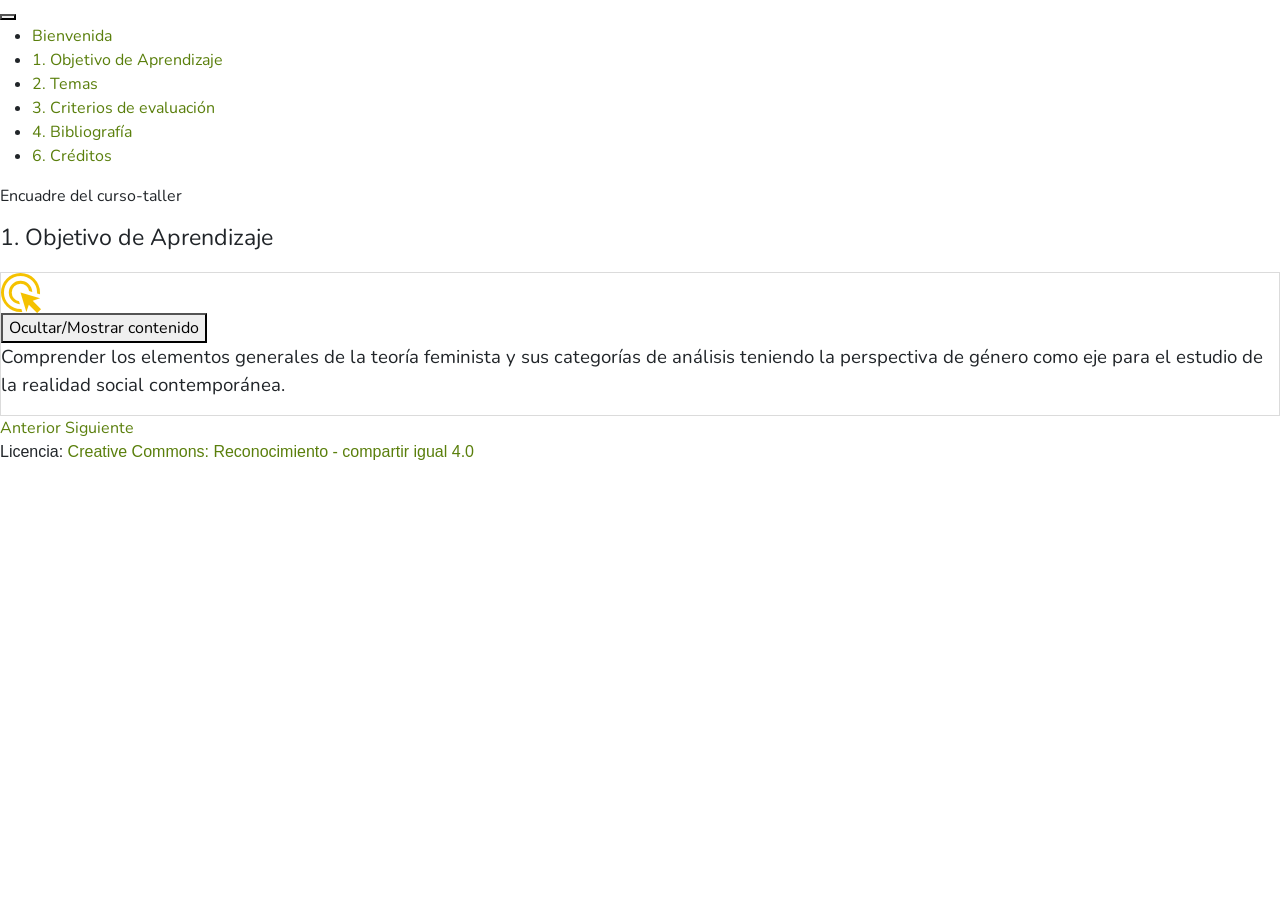
==== html/1-objetivo-de-aprendizaje.html @ 7c775c4e "Add files via upload" ====
<!DOCTYPE html>
<html lang="es" id="exe-page-mp4ooho8-tt08qt6zh">
<head>
<meta charset="utf-8">
<meta name="generator" content="eXeLearning v4.0.5">
<meta name="viewport" content="width=device-width, initial-scale=1">
<link rel="license" type="text/html" href="https://creativecommons.org/licenses/by-sa/4.0/">
<title>1. Objetivo de Aprendizaje | Encuadre del curso-taller</title>
<link rel="icon" type="image/x-icon" href="../libs/favicon.ico">
<meta name="description" content="Información General">
<script>document.querySelector("html").classList.add("js");</script><script src="../libs/jquery/jquery.min.js"> </script><script src="../libs/common_i18n.js"> </script><script src="../libs/common.js"> </script><script src="../libs/exe_export.js"> </script><script src="../libs/bootstrap/bootstrap.bundle.min.js"> </script><link rel="stylesheet" href="../libs/bootstrap/bootstrap.min.css">
<script src="../idevices/text/text.js"></script><link rel="stylesheet" href="../idevices/text/text.css">
<link rel="stylesheet" href="../content/css/base.css"><script src="../theme/style.js"> </script><link rel="stylesheet" href="../theme/style.css">
<style>
/* Global Font: Nunito */
@font-face {
    font-family: 'Nunito';
    font-style: normal;
    font-weight: 400;
    font-display: swap;
    src: url('../fonts/global/nunito/Nunito-Regular.woff2') format('woff2');
}
@font-face {
    font-family: 'Nunito';
    font-style: italic;
    font-weight: 400;
    font-display: swap;
    src: url('../fonts/global/nunito/Nunito-Italic.woff2') format('woff2');
}
@font-face {
    font-family: 'Nunito';
    font-style: normal;
    font-weight: 700;
    font-display: swap;
    src: url('../fonts/global/nunito/Nunito-Bold.woff2') format('woff2');
}
@font-face {
    font-family: 'Nunito';
    font-style: italic;
    font-weight: 700;
    font-display: swap;
    src: url('../fonts/global/nunito/Nunito-BoldItalic.woff2') format('woff2');
}

body, main, article, .exe-content, .iDevice_wrapper, .idevice-content {
    font-family: 'Nunito', sans-serif !important;
}

#packageLicense,
#packageLicense * {
    font-family: var(--exe-license-font, Arial, Verdana, Helvetica, sans-serif) !important;
}


</style>
</head>
<body class="exe-export exe-web-site exe-global-font-nunito">
<script>document.body.className+=" js"</script>
<div class="exe-content exe-export pre-js siteNav-hidden"><a href="#page-mp4ooho8-tt08qt6zh" id="skipNav">Skip to content</a> <nav id="siteNav">
<ul>
<li> <a href="../index.html" class="main-node no-ch">Bienvenida</a>
</li>
<li class="active"> <a href="../html/1-objetivo-de-aprendizaje.html" class="active no-ch">1. Objetivo de Aprendizaje</a>
</li>
<li> <a href="../html/2-temas.html" class="no-ch">2. Temas</a>
</li>
<li> <a href="../html/3-criterios-de-evaluacion.html" class="no-ch">3. Criterios de evaluación</a>
</li>
<li> <a href="../html/4-bibliografia.html" class="no-ch">4. Bibliografía</a>
</li>
<li> <a href="../html/6-creditos.html" class="no-ch">6. Créditos</a>
</li>
</ul>
</nav><main id="page-mp4ooho8-tt08qt6zh" class="page"> 
<header class="main-header">
<div class="package-header"><p class="package-title">Encuadre del curso-taller</p></div>
<div class="page-header"><h1 class="page-title">1. Objetivo de Aprendizaje</h1></div>
</header><div id="page-content-page-mp4ooho8-tt08qt6zh" class="page-content">
<article id="block-mp38wfg5-3hlctugrp" class="box no-header">
<header class="box-head">
<div class="box-icon exe-icon">
<img src="../theme/icons/objectives.svg" alt="" style="display:block;object-fit:contain;">
</div>
<button class="box-toggle box-toggle-on" title="Toggle content">
<span>Toggle content</span>
</button></header>
<div class="box-content">
<div id="idevice-mp38wfg5-9xugl5x33" class="idevice_node text" data-idevice-path="../idevices/text/" data-idevice-type="text" data-idevice-component-type="json" data-idevice-json-data="{&quot;ideviceId&quot;:&quot;idevice-mp38wfg5-9xugl5x33&quot;}">
<div class="exe-text-template">
    <p><span style="font-size: 14pt;">Comprender los elementos generales de la teoría feminista y sus categorías de análisis teniendo la perspectiva de género como eje para el estudio de la realidad social contemporánea.</span><br /></p>
</div>
</div>
</div>
</article>
</div></main><div class="nav-buttons">
<a href="../index.html" title="Anterior" class="nav-button nav-button-left"><span>Anterior</span></a>
<a href="../html/2-temas.html" title="Siguiente" class="nav-button nav-button-right"><span>Siguiente</span></a>
</div>
<footer id="siteFooter"><div id="siteFooterContent"> <div id="packageLicense" class="cc cc-by-sa"> <p> <span class="license-label">Licencia: </span><a href="https://creativecommons.org/licenses/by-sa/4.0/" class="license">Creative Commons: Reconocimiento - compartir igual 4.0</a></p>
</div>
</div></footer>
</div>

</body>
</html>
---- idevices/text/text.css ----
/* Text iDevice (export CSS) */
.exe-text-activity > div {
    display: flow-root;
}

.exe-text-activity div.inline {
    display: flex;
}

.exe-text-activity div.inline dt {
    margin: 0 0 0 auto;
}

.exe-text-activity div.inline dd {
    margin-left: 10px;
}

.idevice_node.text .iDevice_buttons.feedback-button {
    margin-bottom: 1em;
}
---- content/css/base.css ----
.exe-content{
  background: #fff;
}

.exe-content .page-title{
  font-size: 1.45em;
}

.exe-content .box{
  margin-top: 20px;
  border: 1px solid #dbdbdb;
}

.exe-content .box-head {
  border-bottom: 1px solid #dbdbdb;
}

.exe-export .no-header .box-head {
  border-bottom: 0;
}

.exe-content .box-head .box-title {
  margin: 0;
  font-size: 1.2em;
}

.exe-content .exe-material-icon {
  display: block;
  width: 40px;
  height: 40px;
  background-color: currentColor;
  -webkit-mask-image: var(--exe-material-icon-url);
  mask-image: var(--exe-material-icon-url);
  -webkit-mask-repeat: no-repeat;
  mask-repeat: no-repeat;
  -webkit-mask-position: center;
  mask-position: center;
  -webkit-mask-size: contain;
  mask-size: contain;
  /* 20px live area on a 24px grid: scale 24/20 so the ink matches the Style icons.
     Kept in step with the editor rule in assets/styles/layout/_execontent.scss. */
  transform: scale(1.2);
}

.exe-content a{
  color: #5a7f0c;
}

.exe-content a:hover,
.exe-content a:focus{
  color: #71a300;
}

.exe-content h2{
  font-size: 1.45em;
}
.exe-content h3{
  font-size: 1.35em;
}
.exe-content h4{
  font-size: 1.25em;
}
.exe-content h5{
  font-size: 1.15em;
}

.exe-content a {
    text-decoration: none
}

.exe-content a:hover,
.exe-content a:focus {
    text-decoration: underline
}

/* Underlined links */
.box-content a {
    text-decoration: underline;
}
.box-content a:hover {
    text-decoration: none;
}
.box-content a:focus {
    text-decoration: underline;
}

@media print {
    .external-iframe-src {
        display: block !important;
        margin: 2em 0;
        font-size: .95em;
        text-align: center
    }

    #made-with-eXe {
        display: none
    }
}

.external-iframe {
    border: 0
}

.pre-code {
    background: #112C4A;
    color: #E7ECF1;
    font-family: Monaco, Courier, monospace;
    border-radius: 9px;
    font-size: 12px;
    margin: 2em 1em;
    overflow: auto;
    padding: 20px
}

.highlighted-code {
    margin: 2em 1em;
}

.exe-dl {
    margin-bottom: 2em;
    margin-left: 1.5em
}

.exe-dl dt {
    font-weight: bold
}

.exe-dl dd {
    margin: 1em 1.5em
}

.js .exe-dl dt {
    margin: 1.2em 0 0 0
}

.exe-dl dt a {
    text-decoration: underline
}

.exe-dl .icon {
    font-family: Arial, sans-serif;
    display: block;
    width: 20px;
    height: 20px;
    font-size: 16px;
    margin-right: 1em;
    line-height: 20px;
    text-align: center;
    float: left;
    border-radius: 2px;
    position: relative
}

@media all and (min-width: 1px) {
    .exe-dl dt a {
        align-items: center;
        display: flex;
        text-decoration: none
    }

    .exe-dl .icon {
        height: 18px;
        line-height: 18px;
        width: 18px;
        padding: 1px;
        font: 18px monospace;
        font-weight: bold;
        display: flex;
        justify-content: center;
        align-items: center
    }
}

.exe-dl-toggler {
    height: 20px;
    margin: 1.5em
}

.exe-dl-toggler a {
    margin-left: 0;
    font-weight: bold
}

.js .exe-dl dd {
    display: none;
    padding-left: 0;
    margin: 1em 1em 1em 37px
}

/* Math */
.exe-math {
    display: block;
    margin: 2em 0
}

.exe-math,
.MathJax_Display {
    text-align: left !important
}

.exe-math.position-center,
.position-center .MathJax_Display,
[style*="text-align: center"] .MathJax_Display {
    text-align: center !important
}

.exe-math.position-right,
.position-right .MathJax_Display,
[style*="text-align: right"] .MathJax_Display {
    text-align: right !important
}

.js .show-image .exe-math-code,
.js .show-code .exe-math-img {
    display: none
}

.exe-math-links {
    font-size: .85em
}

.exe-math-inline {
    display: inline;
    margin: 0 .1em !important
}

/* TinyMCE: Images and media */
.exe-figure {
    margin: 2em 0;
    max-width: 100%
}

.position-center {
    margin: 2em auto
}

.position-right {
    margin: 2em 0 2em auto
}

.float-left {
    float: left;
    margin: .5em 1.5em 1em 0
}

.float-right {
    float: right;
    margin: .5em 0 1em 2em
}

.figcaption {
    padding-top: .2em
}

.figcaption.header {
    padding-top: 0;
    padding-bottom: .2em
}

/* TinyMCE templates */
.exe-layout-2-cols,
.exe-layout-3-cols {
    width: 100%
}

.exe-col{
    box-sizing: content-box;
}

.exe-layout-2-cols .exe-col {
    float: left;
    width: 49%
}

.exe-layout-2-cols .exe-col-1 {
    padding-right: 1%
}

.exe-layout-2-cols .exe-col-2 {
    padding-left: 1%
}

.exe-layout-2-30-70 .exe-col {
    width: 69%
}

.exe-layout-2-30-70 .exe-col-1 {
    width: 29%
}

.exe-layout-2-70-30 .exe-col {
    width: 29%
}

.exe-layout-2-70-30 .exe-col-1 {
    width: 69%
}

.exe-layout-3-cols .exe-col {
    float: left;
    width: 32%
}

.exe-layout-3-cols .exe-col-1,
.exe-layout-3-cols .exe-col-2 {
    padding-right: 2%
}

pre.mermaid {
    margin: 1.5em 0;
    text-align: center;
    width: 100%;
    min-width: 200px;
}

/* Blocks */
.exe-block-warning {
    background: #FCF8E3;
    color: #796034;
    border: 1px solid #FAEBCC;
    padding: 0 1em;
    border-radius: 4px
}

p.exe-block-warning {
    padding: 1em
}

.exe-block-alert {
    background: #ffc;
    color: #855000;
    border: 1px solid #FFF099;
    padding: 0 1em;
    border-radius: 4px
}

p.exe-block-alert {
    padding: 1em
}

.exe-block-danger {
    background: #FEF0EF;
    color: #973C3B;
    border: 1px solid #F3DADD;
    padding: 0 1em;
    border-radius: 4px
}

p.exe-block-danger {
    padding: 1em
}

.exe-block-info {
    background: #E1F1F9;
    color: #2B627D;
    border: 1px solid #C9EDF4;
    padding: 0 1em;
    border-radius: 4px
}

p.exe-block-info {
    padding: 1em
}

.exe-block-success {
    background: #E5F3E0;
    color: #336634;
    border: 1px solid #DEEDD1;
    padding: 0 1em;
    border-radius: 4px
}

p.exe-block-success {
    padding: 1em
}

.exe-content .exe-block-warning a,
.exe-content .exe-block-warning a:hover,
.exe-content .exe-block-warning a:focus {
    color: #4F360A
}

.exe-content .exe-block-alert a,
.exe-content .exe-block-alert a:hover,
.exe-content .exe-block-alert a:focus {
    color: #5B2600
}

.exe-content .exe-block-danger a,
.exe-content .exe-block-danger a:hover,
.exe-content .exe-block-danger a:focus {
    color: #6D1211
}

.exe-content .exe-block-info a,
.exe-content .exe-block-info a:hover,
.exe-content .exe-block-info a:focus {
    color: #063853
}

.exe-content .exe-block-success a,
.exe-content .exe-block-success a:hover,
.exe-content .exe-block-success a:focus {
    color: #093C0A
}

div.exe-block-warning,
div.exe-block-alert,
div.exe-block-danger,
div.exe-block-info,
div.exe-block-success {
    margin: 1em 0
}

/* RTL support */
body [dir='rtl'] {
    text-align: start
}

/* Autoclear */
.exe-content .idevice_body,
.exe-clear {
    overflow: auto
}

/* JavaScript on/offf */
.js-hidden {
    display: none;
}

.exe-hidden,
.js-required,
.js .js-hidden,
.exe-mindmap-code {
    display: none
}

.js .js-required {
    display: block
}

.box-toggle {
    display: none;
}

.js .box-toggle {
    display: inline-block;
}

.sr-av,
.js .js-sr-av,
.exe-hidden-accessible,
.js .exe-tooltip-text {
    position: absolute;
    overflow: hidden;
    clip: rect(0 0 0 0);
    clip: rect(0, 0, 0, 0);
    height: 0
}

/* Tables */
.exe-table {
    margin: 2em auto;
    max-width: 100%;
    border: 1px solid #CCC;
    border-collapse: collapse;
    border-spacing: 0
}

.exe-table tr {
    background: #fff
}

.exe-table caption {
    padding: .5em 0;
    text-align: center;
    font-style: italic;
    caption-side: top;
}

.exe-table td,
.exe-table th {
    border: 1px solid #CCC;
    margin: 0;
    padding: 0.5em 1em
}

.exe-table thead {
    background: #ddd;
    color: #000;
    text-align: left
}

.exe-table tr:nth-child(2n-1) td,
.exe-table tbody tr:nth-child(2n-1) th {
    background: #F4F4F4
}

.exe-table tbody tr:nth-child(2n) th {
    background: #F4F4F4
}

.exe-table tbody tr:nth-child(2n-1) th {
    background: #E4E4E4
}

.exe-table thead+tbody tr:nth-child(2n) th {
    background: #fff
}

.exe-table thead+tbody tr:nth-child(2n-1) th {
    background: #F4F4F4
}

.exe-table-minimalist {
    margin: 2em auto;
    border-collapse: collapse
}

.exe-table-minimalist tr {
    background: #fff
}

.exe-table-minimalist thead th {
    color: #000;
    padding: .6em 1.5em .6em .8em;
    border-bottom: 2px solid #CCC;
    text-align: left
}

.exe-table-minimalist td,
.exe-table-minimalist tbody th {
    border-bottom: 1px solid #ccc;
    color: #555;
    padding: .5em 1.5em .5em .8em
}

.exe-table-minimalist tbody tr:hover td,
.exe-table-minimalist tbody tr:hover th {
    color: #222
}

.exe-table-minimalist tr:nth-child(2n-1) td,
.exe-table-minimalist tbody tr:nth-child(2n-1) th {
    background: #F9F9F9
}

.exe-table-minimalist caption {
    text-align: center;
    font-style: italic;
    border-bottom: 2px solid #CCC;
    padding: .6em 0
}

/* Responsive tables */
.exe-table-responsive {
    display: block;
    overflow-x: auto;
    border: none
}

.exe-table-responsive,
.exe-table-responsive th,
.exe-table-responsive tr,
.exe-table-responsive td {
    width: auto !important
}

/* Tooltips */
body .qtip {
    font-size: .85em;
    line-height: 1.5em
}

.qtip .exe-tooltip-text {
    position: relative;
    overflow: auto;
    clip: auto;
    height: auto
}

/* Structured lists */
ol.auto-numbered {
    counter-reset: item
}

.auto-numbered ol {
    counter-reset: item
}

.auto-numbered li {
    display: block
}

.auto-numbered li:before {
    content: counters(item, ".") ".- ";
    counter-increment: item
}

/* Blockquote + Cite */
.exe-quote-cite cite {
    display: block;
    text-align: right;
    margin-top: -.5em
}

/* File information */
.exe-link-data {
    font-size: .8em;
    margin: 0 .2em
}

.exe-link-data abbr {
    cursor: help
}

/* Quote With Authorship */
.styled-qc {
    font-family: Georgia, serif;
    font-style: italic;
    margin: 1.5em 2.5em;
    padding: 0.25em 3.5em;
    position: relative
}

.styled-qc:before {
    display: block;
    content: "\201C";
    font-size: 5em;
    position: absolute;
    left: 0;
    top: -20px
}

/* Responsive design */
iframe,
object,
embed {
    max-width: 100%
}

img,
video {
    max-width: 100%;
    height: auto
}

@media all and (max-width: 992px) {
    .exe-layout-3-cols .exe-col {
        float: none;
        width: 100%;
        padding: 0
    }

    .exe-layout-3-cols .exe-col .exe-figure {
        margin: 2em auto
    }
}

@media all and (max-width: 780px) {
    .styled-qc {
        margin: 1.5em .5em
    }

    .exe-layout-2-cols .exe-col {
        float: none;
        width: 100%;
        padding: 0
    }

    .exe-layout-2-cols .exe-col .exe-figure {
        margin: 2em auto
    }
}

/* Made with eXeLearning */
#made-with-eXe {
    margin: 0;
    position: fixed;
    bottom: 0;
    right: 0
}

#made-with-eXe a {
    text-decoration: none;
    box-shadow: rgba(0, 0, 0, 0.35) 0px 5px 15px;
    border-top-left-radius: 4px;
    color: #222;
    font-size: 11px;
    font-family: Arial, sans-serif;
    line-height: 35px;
    width: 35px;
    height: 35px;
    background: #fff url(../img/exe_powered_logo.png) no-repeat 3px 50%;
    display: block;
    background-size: auto 20px;
    text-decoration: none;
    transition: .5s;
    opacity: .8
}

#made-with-eXe span {
    padding-left: 35px;
    padding-right: 5px
}

#made-with-eXe span span {
    position: absolute;
    overflow: hidden;
    clip: rect(0 0 0 0);
    clip: rect(0, 0, 0, 0);
    height: 0
}

#made-with-eXe a:hover {
    width: auto;
    padding: 0 5px;
    background-position: 5px 50%;
    opacity: 1
}

/* Search bar */
#exe-client-search-reset {
    display: none;
}
#exe-client-search-reset.visible {
    display: inline;
}
.exe-client-search-result{
    padding:0;
    background-color: #FFF3A0;
    color: #1A1A1A;
}

/* Box toggler */
.exe-export article.minimized .box-content{
    display: none;
}

/* BOX no visible */
.exe-export article.novisible.box{
    display: none  !important;
}

/* iDevice no visible */
.exe-export article.box .idevice_node.novisible{
    display: none  !important;
}

/* Teacher mode */
html:not(.mode-teacher) .js .teacher-only {
    display: none !important;
}

/* ========================================
   Architecture v3.1 - Common Theme Overrides
   ========================================
   These rules support the new HTML structure and
   load BEFORE theme-specific styles.
   ======================================== */

/* Navigation: Hide nested sections by default, show active paths */
#siteNav .other-section {
    display: none;
}
#siteNav li.active > .other-section,
#siteNav li.current-page-parent > .other-section {
    display: block;
}

/* Site footer extra section */
#siteFooterExtra {
    margin-bottom: 2em;
    color: #555;
    font-size: 0.95em;
}

/* Footer with neither license nor "Page footer" content: themes give #siteFooter
   a background and border, so an empty one shows as a stray bar. Hidden here so
   every theme (including custom ones) gets it, and so a theme that wants to keep
   showing it can opt out by overriding display. */
#siteFooter.siteFooter-empty {
    display: none;
}

/* Skip navigation link */
#skipNav {
    position: fixed;
    top: -50px;
    left: 50%;
    transform: translateX(-50%);
    background-color: #000;
    color: #fff;
    text-align: center;
    font-weight: bold;
    font-size: 0.95em;
    text-decoration: underline;
    padding: 0.5em 1em;
    z-index: 1000;
    display: inline-block;
    box-shadow: 0 2px 5px rgba(0,0,0,0.3);
    outline: 3px solid #fff;
    outline-offset: -3px;
    transition: top 0.3s ease, opacity 0.3s ease;
}

#skipNav:focus {
    top: 5px;
}

/* Print styles for header elements */
@media print {
    body #header,
    body #emptyHeader,
    body #nodeDecoration {
        height: auto !important;
        min-height: 0;
        border: none;
        padding: 0;
    }
    body #headerContent {
        padding-top: 40px;
    }
}
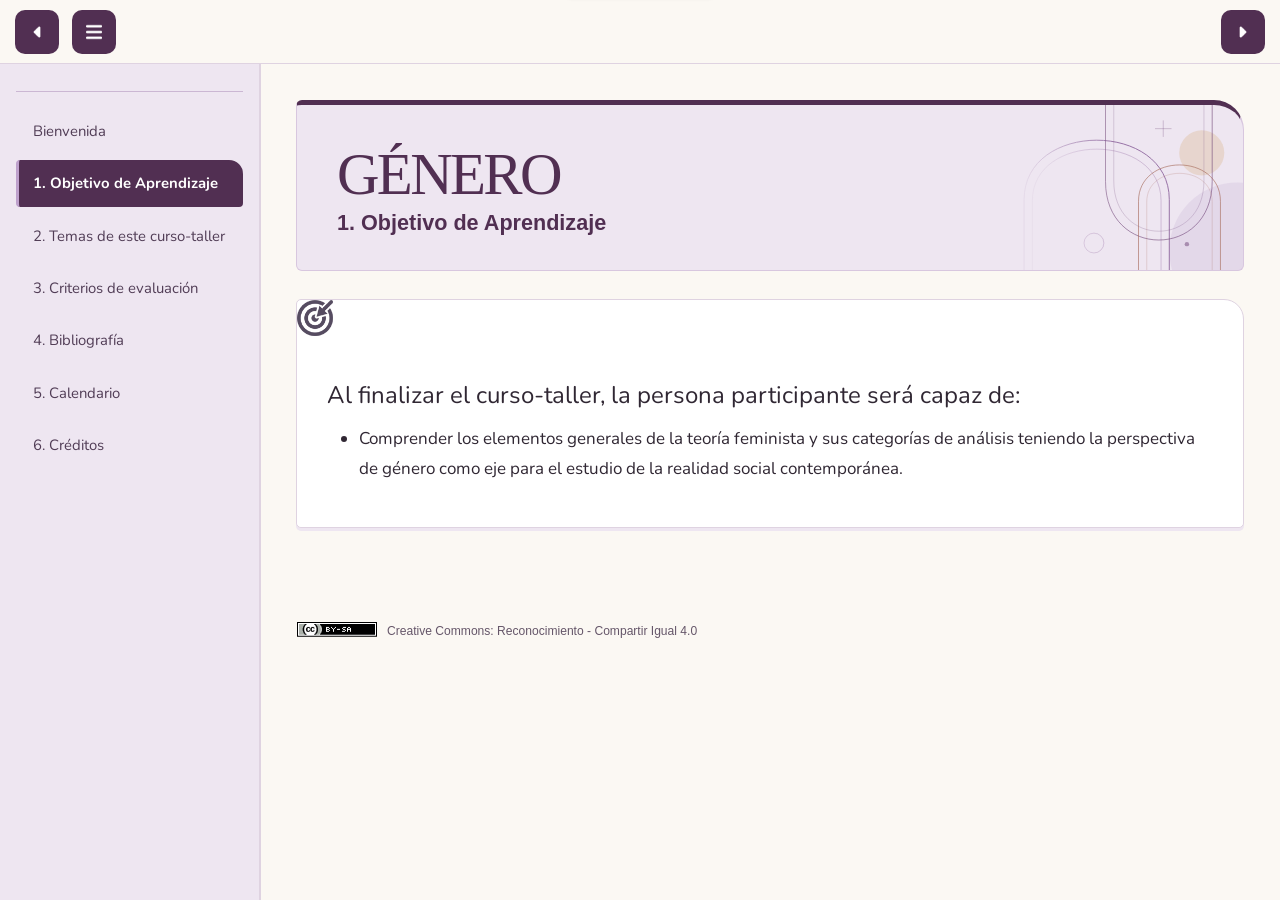
==== commit 1f469ad2: "Add files via upload" ====
--- a/html/1-objetivo-de-aprendizaje.html
+++ b/html/1-objetivo-de-aprendizaje.html
@@ -5,7 +5,7 @@
 <meta name="generator" content="eXeLearning v4.0.5">
 <meta name="viewport" content="width=device-width, initial-scale=1">
 <link rel="license" type="text/html" href="https://creativecommons.org/licenses/by-sa/4.0/">
-<title>1. Objetivo de Aprendizaje | Encuadre del curso-taller</title>
+<title>1. Objetivo de Aprendizaje | GÉNERO</title>
 <link rel="icon" type="image/x-icon" href="../libs/favicon.ico">
 <meta name="description" content="Información General">
 <script>document.querySelector("html").classList.add("js");</script><script src="../libs/jquery/jquery.min.js"> </script><script src="../libs/common_i18n.js"> </script><script src="../libs/common.js"> </script><script src="../libs/exe_export.js"> </script><script src="../libs/bootstrap/bootstrap.bundle.min.js"> </script><link rel="stylesheet" href="../libs/bootstrap/bootstrap.min.css">
@@ -62,39 +62,42 @@
 </li>
 <li class="active"> <a href="../html/1-objetivo-de-aprendizaje.html" class="active no-ch">1. Objetivo de Aprendizaje</a>
 </li>
-<li> <a href="../html/2-temas.html" class="no-ch">2. Temas</a>
+<li> <a href="../html/2-temas-de-este-curso-taller.html" class="no-ch">2. Temas de este curso-taller</a>
 </li>
 <li> <a href="../html/3-criterios-de-evaluacion.html" class="no-ch">3. Criterios de evaluación</a>
 </li>
 <li> <a href="../html/4-bibliografia.html" class="no-ch">4. Bibliografía</a>
+</li>
+<li> <a href="../html/5-calendario.html" class="no-ch">5. Calendario</a>
 </li>
 <li> <a href="../html/6-creditos.html" class="no-ch">6. Créditos</a>
 </li>
 </ul>
 </nav><main id="page-mp4ooho8-tt08qt6zh" class="page"> 
 <header class="main-header">
-<div class="package-header"><p class="package-title">Encuadre del curso-taller</p></div>
+<div class="package-header"><p class="package-title">GÉNERO</p></div>
 <div class="page-header"><h1 class="page-title">1. Objetivo de Aprendizaje</h1></div>
 </header><div id="page-content-page-mp4ooho8-tt08qt6zh" class="page-content">
 <article id="block-mp38wfg5-3hlctugrp" class="box no-header">
 <header class="box-head">
 <div class="box-icon exe-icon">
-<img src="../theme/icons/objectives.svg" alt="" style="display:block;object-fit:contain;">
+<img src="../theme/icons/objectives.png" alt="" style="display:block;object-fit:contain;">
 </div>
-<button class="box-toggle box-toggle-on" title="Toggle content">
-<span>Toggle content</span>
-</button></header>
+</header>
 <div class="box-content">
 <div id="idevice-mp38wfg5-9xugl5x33" class="idevice_node text" data-idevice-path="../idevices/text/" data-idevice-type="text" data-idevice-component-type="json" data-idevice-json-data="{&quot;ideviceId&quot;:&quot;idevice-mp38wfg5-9xugl5x33&quot;}">
 <div class="exe-text-template">
-    <p><span style="font-size: 14pt;">Comprender los elementos generales de la teoría feminista y sus categorías de análisis teniendo la perspectiva de género como eje para el estudio de la realidad social contemporánea.</span><br /></p>
+    <h1><span style="font-size: 18pt;">Al finalizar el curso-taller, la persona participante será capaz de:</span></h1>
+<ul>
+<li>Comprender los elementos generales de la teoría feminista y sus categorías de análisis teniendo la perspectiva de género como eje para el estudio de la realidad social contemporánea.<br /></li>
+</ul>
 </div>
 </div>
 </div>
 </article>
 </div></main><div class="nav-buttons">
 <a href="../index.html" title="Anterior" class="nav-button nav-button-left"><span>Anterior</span></a>
-<a href="../html/2-temas.html" title="Siguiente" class="nav-button nav-button-right"><span>Siguiente</span></a>
+<a href="../html/2-temas-de-este-curso-taller.html" title="Siguiente" class="nav-button nav-button-right"><span>Siguiente</span></a>
 </div>
 <footer id="siteFooter"><div id="siteFooterContent"> <div id="packageLicense" class="cc cc-by-sa"> <p> <span class="license-label">Licencia: </span><a href="https://creativecommons.org/licenses/by-sa/4.0/" class="license">Creative Commons: Reconocimiento - compartir igual 4.0</a></p>
 </div>
--- a/theme/style.css
+++ b/theme/style.css
@@ -0,0 +1,1146 @@
+/*!
+Tramas · Género 1.1.0 — estilo para eXeLearning 4.0.
+Adaptación del estilo Default, eXeLearning.net / Ignacio Gros.
+Iconos originales de Francisco Javier Pulido Cuadrado.
+CC BY-SA 3.0. https://creativecommons.org/licenses/by-sa/3.0/
+Personalización creada para Ennia con asistencia de ChatGPT.
+*/
+/* Default style (to review) */
+
+body.exe-export {
+    padding: 1em 0;
+}
+
+body.exe-web-site {
+    padding: 0;
+}
+
+.exe-content a {
+    color: #d76b4a;
+}
+
+.exe-content a:hover,
+.exe-content a:focus {
+    color: #993d28;
+}
+
+#node-content-container.exe-content #node-content {
+    padding-top: 20px;
+    padding-bottom: 20px;
+    max-width: 1280px;
+    margin: 0 auto;
+    display: block;
+}
+
+.exe-content {
+    color: #333;
+    background-color: #fff;
+}
+
+.js .exe-export .exe-content {
+    min-height: 100vh;
+}
+
+/* iframe */
+.js .in-iframe .exe-content {
+    min-height: 0;
+}
+
+.exe-content .package-title {
+    font-size: 1.25rem;
+    font-weight: 300;
+    margin-bottom: .4em;
+    line-height: 1.2em;
+}
+
+.exe-content .page-title {
+    color: #078e8e;
+    font-size: 1.7rem;
+    text-align: left;
+}
+
+.exe-single-page .package-header .package-title {
+    color: #333;
+    font-size: 1.25rem;
+    font-weight: 300;
+    text-align: left;
+    margin-bottom: 2em;
+}
+
+.exe-single-page .package-node {
+    margin-bottom: 3.5em;
+}
+
+.exe-single-page .package-subtitle {
+    top: -2.1em;
+}
+
+.exe-single-page main.page>section {
+    min-height: 4em;
+}
+
+.exe-content .box {
+    margin: 20px 0;
+    border: none;
+    background-color: #fff;
+}
+
+.exe-web-site .exe-content .box {
+    margin: 40px 0;
+}
+
+.exe-content .box-head {
+    border-bottom: 0;
+}
+
+#node-content-container .box-content {
+    background: #FCFCFC;
+    border: 1px solid #ECECEC;
+    padding: 10px;
+    border-radius: 8px;
+}
+article.box.idevice-element-in-content[mode="export"] .idevice_node {
+    background: none;
+}
+
+#node-content-container.exe-content .box.hidden-idevices {
+    border-style: solid;
+}
+
+.exe-content .box header {
+    min-height: 60px;
+}
+
+.exe-content .box-title {
+    color: #054d4d;
+    font-size: 1.5rem;
+}
+
+.exe-content .box-head .exe-icon {
+    float: left;
+}
+
+.exe-web-site .page-content,
+#exe-client-search,
+.exe-web-site main>header,
+.exe-web-site #siteFooterContent,
+.exe-export .exe-content {
+    max-width: 1280px;
+    padding: 0 20px;
+    margin: 0 auto;
+}
+
+.exe-web-site .exe-content {
+    max-width: none;
+    padding: 0;
+}
+
+.exe-export main {
+    padding-top: 1.5em;
+}
+
+.exe-web-site main {
+    padding-top: 4.5em;
+}
+
+/* siteNav */
+#siteNav {
+    float: left;
+    background: #f6f6f6;
+    width: 300px;
+    padding-top: 66px;
+    padding-left: 8px;
+}
+
+.exe-web-site .exe-content {
+    box-shadow:
+        inset 300px 0 0 0 #f6f6f6,
+        inset 301px 0 0 0 #f0f0f0;
+}
+
+/* False left column in iframe */
+html.js .in-iframe.exe-web-site::after {
+    content: "";
+    position: absolute;
+    top: 0;
+    left: 0;
+    width: 301px; /* fake column width */
+    height: 100%;
+    background:#f6f6f6;
+    /* simulate border-right */
+    box-shadow: inset -1px 0 0 0 #f0f0f0;
+    pointer-events: none;
+    z-index: -1;
+}
+/* No false left column when the menu is hidden */
+body.siteNav-off::after{
+    display: none;
+}
+
+#siteFooter {
+    margin-bottom: 2em;
+    color: #555;
+    font-size: 0.95em;
+}
+
+#siteNav .other-section {
+    display: none;
+}
+
+#sidebar-nav.fixed {
+    position: fixed;
+}
+
+body.siteNav-off #siteNav {
+    display: none;
+}
+
+body.siteNav-off .exe-content {
+    box-shadow: none;
+}
+
+.exe-web-site main.page {
+    padding-top: 4.5em;
+    padding-left: 320px;
+    padding-right: 20px;
+}
+
+.exe-web-site #siteFooter {
+    padding: 20px 20px 20px 320px;
+}
+
+body.siteNav-off main.page,
+body.siteNav-off #siteFooter {
+    padding-left: 20px;
+}
+
+#siteNav ul {
+    margin: 0;
+    padding: 0;
+    list-style: none;
+}
+
+#siteNav ul ul {
+    margin-top: 5px;
+}
+
+#siteNav li {
+    margin: 0 0 5px 0;
+    padding: 0;
+    list-style: none;
+}
+
+#siteNav a {
+    color: #000;
+    display: block;
+    padding: 8px 15px;
+    border-radius: 8px;
+    max-width: 280px;
+    transition: background-color 0.5s ease;
+}
+
+#siteNav a.active {
+    background: #fff;
+    color: #d76b4a;
+}
+
+#siteNav a.highlighted-link {
+    color: #d76b4a;
+    background: #ededed;
+}
+
+#siteNav a.highlighted-link:hover,
+#siteNav a.highlighted-link:focus {
+    background: #fff;
+}
+
+#siteNav a:hover {
+    background: #f2f2f2;
+    text-decoration: none;
+}
+
+#siteNav ul ul a {
+    padding-left: 35px;
+    font-size: 0.95em;
+}
+
+#siteNav ul ul ul a {
+    padding-left: 55px;
+    font-size: 0.9em;
+}
+
+#siteNav ul ul ul ul a {
+    padding-left: 75px;
+}
+
+/* pagination */
+.nav-buttons .nav-button,
+button.toggler {
+    position: fixed;
+    top: 10px;
+    left: 15px;
+    display: block;
+    width: 40px;
+    height: 40px;
+    background: #078e8e url(img/icons.png) no-repeat 0 0;
+    background-size: auto 40px;
+    border-radius: 50%;
+    z-index: 999;
+    border: 0;
+    transition: background-color 0.5s ease;
+}
+
+.nav-buttons span.nav-button {
+    cursor: not-allowed;
+    background-color: #b7b7b7;
+}
+
+.nav-buttons .nav-button-left {
+    background-position: -80px 0;
+}
+
+.nav-buttons .nav-button-right {
+    background-position: -120px 0;
+}
+
+button#searchBarTogger {
+    background-position: -40px 0;
+    display: none;
+}
+
+.exe-search-on #searchBarTogger {
+    display: inline;
+}
+
+button#siteNavToggler {
+    left: 280px;
+}
+
+button#searchBarTogger {
+    left: 330px;
+}
+
+body.siteNav-off button#siteNavToggler {
+    left: 65px;
+}
+
+body.siteNav-off button#searchBarTogger {
+    left: 115px;
+}
+
+.nav-buttons a:hover,
+.nav-buttons a:focus,
+button.toggler:hover,
+button.toggler:focus {
+    background-color: #066d6d;
+    border-color: #066d6d;
+}
+
+.nav-buttons .nav-button span,
+.box-toggle span,
+#exe-client-search-reset span,
+#packageLicense .license-label {
+    position: absolute;
+    clip: rect(1px 1px 1px 1px);
+    /* IE6, IE7 */
+    clip: rect(1px, 1px, 1px, 1px);
+}
+
+.package-subtitle {
+    font-size: .95em;
+    color: #666;
+    position: relative;
+    top: -.15em;
+}
+
+.nav-buttons .nav-button-right {
+    left: auto;
+    right: 15px;
+}
+
+/* Box toggler */
+.exe-export .box {
+    position: relative;
+}
+
+.exe-export .box-toggle {
+    width: 40px;
+    height: 40px;
+    background: url(img/icons.png) no-repeat -200px 0;
+    background-size: auto 40px;
+    border-radius: 50%;
+    border: 0;
+    position: absolute;
+    top: 0;
+    right: 0;
+    opacity: 0.6;
+}
+
+.exe-export .box-head:hover .box-toggle,
+.exe-export .box-toggle:focus {
+    opacity: 1;
+}
+
+.exe-export .no-header .box-toggle {
+    top: -10px;
+}
+
+.exe-export .minimized .box-toggle {
+    background-position: -160px 0;
+}
+
+#node-content-container.exe-content .box-head .exe-icon {
+    width: 60px;
+    height: 60px;
+    font-size: 40px;
+}
+
+#node-content-container.exe-content .box-head .exe-icon img {
+    height: 40px;
+}
+
+.exe-export .box-icon img {
+    display: block;
+    float: left;
+    margin-right: 10px;
+}
+
+.exe-export .box-icon img {
+    width: 40px;
+    height: auto;
+}
+
+.exe-export .box-title {
+    padding-top: 5px;
+}
+
+.exe-export .box.minimized .box-head {
+    border-bottom: 1px solid #ddd;
+}
+
+.exe-export .box.no-header.minimized .box-head {
+    border-color: #fff;
+}
+
+.exe-export .box .box-content {
+    background: #f9f9f9;
+    border: 1px solid #ddd;
+    padding: 20px;
+    border-radius: 8px;
+    overflow: auto;
+}
+
+.exe-export .box.no-header .box-content {
+    background: none;
+    border: none;
+    padding: 20px 0;
+}
+
+/* Search bar */
+#exe-client-search {
+    display: none;
+    margin-bottom: 30px;
+}
+
+#exe-client-search-text {
+    max-width: 80%;
+    max-width: calc(100% - 90px);
+    display: inline;
+}
+
+#exe-client-search-submit {
+    text-indent: -999em;
+    background: #078e8e url(img/icons.png) no-repeat -41px -1px;
+    background-size: auto 40px;
+    width: 38px;
+    height: 38px;
+    border: none;
+    border-radius: 4px;
+}
+
+#exe-client-search-reset.visible {
+    background: url(img/icons.png) no-repeat -242px -1px;
+    background-size: auto 40px;
+    width: 38px;
+    height: 38px;
+    display: inline-block;
+    vertical-align: middle;
+    position: relative;
+    top: -3px;
+    left: -5px;
+    opacity: 0.6;
+    border-radius: 4px;
+}
+
+#exe-client-search-reset:hover,
+#exe-client-search-reset:focus {
+    opacity: 1;
+}
+
+#exe-client-search-submit:hover,
+#exe-client-search-submit:focus {
+    background-color: #066d6d;
+}
+
+#exe-client-search-results-list ul,
+#exe-client-search-results-list li {
+    margin: 2em 0;
+    padding: 0;
+    list-style: none;
+}
+
+#exe-client-search-results-list li {
+    margin: 0 0 1em 0;
+}
+
+#exe-client-search-results-list p {
+    margin-top: 2em;
+}
+
+/* Licenses */
+#packageLicense {
+    text-align: left;
+    font-size: 0.9em;
+    color: #555;
+    line-height: 1em;
+    margin: 2.5em 0 2em 0;
+    border: 1px solid transparent;
+    border-radius: 2px;
+}
+
+#packageLicense p {
+    margin: 0;
+}
+
+#packageLicense a {
+    color: #666;
+    text-transform: capitalize;
+    display: inline-block;
+    white-space: nowrap;
+    text-overflow: ellipsis;
+    max-width: 100%;
+    overflow: hidden;
+    line-height: 15px;
+}
+
+#packageLicense a:hover,
+#packageLicense a:focus {
+    text-decoration: none;
+    color: #d76b4a;
+}
+
+#packageLicense.propietary {
+    position: absolute;
+    overflow: hidden;
+    clip: rect(0, 0, 0, 0);
+    height: 0;
+}
+
+#packageLicense.cc {
+    padding: 0 20px 0 90px;
+    background: url(img/licenses.gif) no-repeat 0 0;
+}
+
+#packageLicense.cc-by-sa {
+    background-position: 0 -100px;
+}
+
+#packageLicense.cc-by-nd {
+    background-position: 0 -200px;
+}
+
+#packageLicense.cc-by-nc {
+    background-position: 0 -300px;
+}
+
+#packageLicense.cc-by-nc-sa {
+    background-position: 0 -400px;
+}
+
+#packageLicense.cc-by-nc-nd {
+    background-position: 0 -500px;
+}
+
+#packageLicense.cc-0 {
+    background-position: 0 -600px;
+}
+
+/* iDevice buttons */
+.exe-content .iDevice_buttons input,
+.exe-content .iDevice_buttons button {
+    background: #fff;
+    color: #555;
+    border: 1px solid #ccc;
+    padding: 4px 10px;
+    border-radius: 4px;
+    transition: 0.5s ease;
+}
+
+.exe-content .iDevice_buttons input:hover,
+.exe-content .iDevice_buttons input:focus,
+.exe-content .iDevice_buttons button:hover,
+.exe-content .iDevice_buttons button:focus {
+    box-shadow: 2px 2px 4px #dbdbdb;
+    color: #000;
+    border-color: #bbb;
+}
+
+/* Page counter */
+.page-counter {
+    display: inline;
+    float: right;
+    margin: 0 0 0.5em 20px;
+    font-size: 0.9em;
+    color: #777;
+    font-weight: 300;
+}
+
+.page-counter .page-counter-sep {
+    margin: 0 0.1em;
+}
+
+.exe-web-site .page-counter {
+    position: fixed;
+    top: 18px;
+    right: 70px;
+    margin: 0;
+    font-size: 0.9em;
+    color: #777;
+    padding: 0 8px;
+    border-radius: 4px;
+    text-align: left;
+}
+
+/* Teacher mode */
+#teacher-mode-toggler-wrapper {
+    float: right;
+    margin: 0 0 0 1em;
+}
+
+#teacher-mode-toggler.form-check-input:checked {
+    background-color: #078e8e;
+    border-color: #078e8e;
+    font-size: 0.9em;
+    margin-right: 0.6em;
+}
+
+label[for="teacher-mode-toggler"] {
+    font-size: 0.9em;
+    color: #777;
+    position: relative;
+    top: -0.2em;
+}
+
+/* Bootstrap buttons */
+.exe-content .btn-primary {
+    background-color: #066d6d;
+    border-color: #066d6d;
+}
+
+.exe-content .btn-primary:hover,
+.exe-content .btn-primary:focus {
+    background-color: #078e8e;
+    border-color: #078e8e;
+}
+
+/* Responsive design */
+@media (max-width: 767.98px) {
+    #siteNav {
+        width: 251px;
+    }
+
+    .exe-web-site .exe-content {
+        box-shadow:
+            inset 251px 0 0 0 #f6f6f6,
+            inset 252px 0 0 0 #f0f0f0;
+    }
+
+    /* False left column in iframe */
+    html.js .in-iframe.exe-web-site::after {
+        width: 252px; /* fake column width */
+    }
+
+    #siteNav a {
+        max-width: 235px;
+    }
+
+    button#siteNavToggler {
+        left: 232px;
+    }
+
+    button#searchBarTogger {
+        left: 282px;
+    }
+
+    .exe-web-site main.page,
+    .exe-web-site #siteFooter {
+        padding-left: 270px;
+    }
+}
+
+@media (max-width: 575.98px) {
+    #siteNav {
+        width: 100%;
+        float: none;
+        padding: 68px 10px 20px 10px;
+        min-height: 0 !important;
+        height: auto !important;
+    }
+
+    /* No false left column */
+    .exe-web-site .exe-content {
+        box-shadow: none;
+    }
+    body.exe-web-site::after {
+        display: none;
+    }
+
+    body.exe-web-site main.page {
+        padding-top: 2.5em;
+        padding-left: 0;
+    }
+
+    body.exe-web-site #siteFooter {
+        padding-left: 0;
+    }
+
+    .exe-web-site.siteNav-off main.page {
+        padding-top: 5.5em;
+    }
+
+    .nav-buttons .nav-button,
+    button.toggler {
+        position: absolute;
+    }
+
+    #siteNav a {
+        max-width: 100%;
+    }
+
+    #sidebar-nav.fixed {
+        position: relative;
+    }
+
+    button#siteNavToggler {
+        left: 65px;
+    }
+
+    button#searchBarTogger {
+        left: 115px;
+    }
+
+    .exe-web-site .page-counter {
+        background: none;
+        position: absolute;
+    }
+
+    .exe-web-site .page-counter .page-counter-label {
+        position: absolute;
+        clip: rect(1px 1px 1px 1px);
+        /* IE6, IE7 */
+        clip: rect(1px, 1px, 1px, 1px);
+    }
+}
+
+@media print {
+
+    /* Node in new page: section.package-node{page-break-after:always} */
+    html body.exe-export {
+        background: #fff;
+    }
+
+    .exe-content {
+        color: #000;
+        padding: 0;
+    }
+
+    @page {
+        margin: 1.5cm;
+    }
+
+    /* Uncomment this to print URL after links:
+    a{font-weight:bolder;text-decoration:none!important}
+    a[href^=http]:after{content:" <" attr(href) "> "}
+    */
+    #packageLicense.cc {
+        background: none;
+        padding-left: 0;
+    }
+
+    .exe-export .box-toggle {
+        display: none;
+    }
+
+    /* Website */
+    .exe-web-site #siteNav,
+    .exe-web-site .nav-buttons,
+    .exe-web-site button.toggler {
+        display: none;
+    }
+
+    .exe-web-site #siteFooter,
+    .exe-web-site main.page {
+        padding-left: 0;
+        padding-right: 0;
+    }
+
+    .exe-web-site main.page {
+        padding-top: 1em;
+    }
+}
+
+/* Tramas · Género — personalización sobre el estilo Default de eXeLearning 4.0.0.
+   La paleta se puede editar aquí. No utiliza fuentes ni imágenes remotas. */
+.exe-content {
+  --tr-ink: #302733;
+  --tr-plum: #512f52;
+  --tr-violet: #6d4275;
+  --tr-paper: #fbf8f3;
+  --tr-lilac: #eee6f1;
+  --tr-line: #dfd3e1;
+  --tr-green: #245b52;
+  --exe-icon-color: #6d4275;
+  --exe-icon-picker-color: #6d4275;
+  --exe-fx-focus-color: #245b52;
+  color: var(--tr-ink);
+  background: var(--tr-paper);
+  font: 17px/1.75 "Segoe UI", "Aptos", Arial, sans-serif;
+  -webkit-text-size-adjust: 100%;
+  overflow-wrap: break-word;
+  accent-color: var(--tr-violet);
+}
+.exe-content ::selection { background: #e7d5ec; color: #302733; }
+.exe-content a { color: #6a3470; text-decoration-thickness: 1px; text-underline-offset: 3px; }
+.exe-content a:hover, .exe-content a:focus { color: #45204b; }
+.exe-content .box-content p a, .exe-content .box-content li a { text-decoration: underline; }
+.exe-content :is(a,button,input,select,textarea,summary):focus-visible {
+  outline: 3px solid #245b52;
+  outline-offset: 4px;
+}
+.exe-content p { margin-bottom: 1.1em; }
+.exe-content p:last-child { margin-bottom: 0; }
+.exe-content :is(h1,h2,h3,h4,h5,h6) { line-height: 1.3; }
+.exe-content h3 { color: var(--tr-plum); }
+.exe-content li { margin-bottom: .4em; }
+.exe-content strong { font-weight: 650; }
+
+/* Cabecera y espacio de lectura. */
+.exe-web-site .exe-content {
+  box-shadow: inset 260px 0 0 #eee6f1, inset 261px 0 0 #dfd3e1;
+}
+body.exe-web-site { background: #fbf8f3; }
+body.exe-web-site::before {
+  content: ""; position: fixed; inset: 0 0 auto; height: 64px;
+  background: #fbf8f3; border-bottom: 1px solid #dfd3e1; z-index: 100;
+}
+html.js .in-iframe.exe-web-site::after { width: 261px; background: #eee6f1; box-shadow: inset -1px 0 0 #dfd3e1; }
+.exe-web-site main.page { padding: 100px 36px 24px 296px; }
+.exe-web-site .page-content, .exe-web-site main>header, .exe-web-site #siteFooterContent {
+  max-width: 1120px; padding: 0; margin-inline: auto;
+}
+.exe-web-site main>header, .exe-export .main-header {
+  position: relative; border: 1px solid #d8c7df; border-radius: 6px 30px 6px 6px;
+  padding: 38px 40px 32px; background: #eee6f1 url(img/tramas.svg) no-repeat right center;
+  background-size: auto 100%; border-top: 5px solid #512f52; isolation: isolate;
+  --tramas-art-x: 100%;
+}
+.exe-content .package-title,
+.exe-single-page .package-header .package-title {
+  font-family: Georgia, "Times New Roman", serif; color: #512f52;
+  font-size: clamp(2.4rem,4.6vw,4rem); font-weight: 400; line-height: 1.1;
+  letter-spacing: -.045em; margin: 0 0 14px; max-width: 78%;
+}
+.exe-content .package-subtitle, .exe-single-page .package-subtitle {
+  font-size: 1rem; color: #594760; position: static; margin: 0 0 20px; max-width: 70%;
+}
+.exe-content .page-title {
+  color: #512f52; font: 650 1.35rem/1.4 "Segoe UI", Arial, sans-serif;
+  margin: 0; text-align: left; max-width: 80%;
+}
+.exe-web-site .page-counter {
+  top: 19px; right: 80px; color: #594760; font-size: .86rem;
+  z-index: 101; background: #fbf8f3; font-weight: 400;
+}
+
+/* Navegación del sitio; se conserva la navegación que genera eXe. */
+.exe-web-site #siteNav {
+  position: fixed; top: 64px; bottom: 0; left: 0;
+  padding: 27px 16px; width: 260px; float: left;
+  background: #eee6f1; border-right: 1px solid #dfd3e1;
+  overflow-y: auto; overscroll-behavior: contain; z-index: 50;
+}
+.exe-content #siteNav>ul { border-top: 1px solid #cbb7d3; padding-top: 16px; }
+.exe-content #siteNav li { margin-bottom: 6px; }
+.exe-content #siteNav a {
+  max-width: 100%; padding: 12px 14px; color: #513d56;
+  border-radius: 4px 14px 4px 4px; border-left: 3px solid transparent;
+  font-size: .93rem; line-height: 1.5; text-decoration: none;
+  transition: background-color .15s ease;
+}
+.exe-content #siteNav a:hover, .exe-content #siteNav a:focus {
+  background: #e3d7e8; color: #412449;
+}
+.exe-content #siteNav a.active, .exe-content #siteNav a.highlighted-link {
+  color: #fff; background: #512f52; border-left-color: #bea0cc; font-weight: 600;
+}
+.exe-content #siteNav ul ul a { padding-left: 27px; font-size: .88rem; }
+.exe-content #siteNav ul ul ul a { padding-left: 39px; }
+.exe-content #siteNav ul ul ul ul a { padding-left: 51px; }
+.exe-content .nav-buttons .nav-button, .exe-content button.toggler {
+  width: 44px; height: 44px; top: 10px; border-radius: 10px;
+  background-color: #512f52; background-size: auto 44px;
+  box-shadow: none; transition: background-color .15s ease;
+}
+.exe-content .nav-buttons .nav-button-left { background-position: -88px 0; }
+.exe-content .nav-buttons .nav-button-right { background-position: -132px 0; }
+.exe-content .nav-buttons span.nav-button { background-color: #a394a5; }
+.exe-content button#siteNavToggler, body.siteNav-off .exe-content button#siteNavToggler { left: 72px; }
+.exe-content button#searchBarTogger, .exe-content button#searchBarToggler,
+body.siteNav-off .exe-content button#searchBarTogger,
+body.siteNav-off .exe-content button#searchBarToggler { left: 128px; background-position: -44px 0; }
+.exe-content .nav-buttons a:hover, .exe-content .nav-buttons a:focus,
+.exe-content button.toggler:hover, .exe-content button.toggler:focus { background-color: #733d78; }
+body.siteNav-off .exe-content { box-shadow: none; }
+body.siteNav-off main.page, body.siteNav-off #siteFooter { padding-left: 36px; }
+
+/* Bloques de eXe: contenido, iconos y controles. */
+.exe-content .box, .exe-web-site .exe-content .box {
+  margin: 28px 0; border: 1px solid #dfd3e1;
+  border-radius: 5px 20px 5px 5px; background: #fff;
+  box-shadow: 0 3px 0 #eee6f1;
+}
+.exe-content .box .box-head,
+#node-content-container.exe-content .box .box-head {
+  display: flex; align-items: center; gap: 14px;
+  min-height: 72px; padding: 16px 72px 16px 22px;
+  border: 0; border-bottom: 1px solid #e5dce8;
+  border-radius: 5px 20px 0 0; background: #f6f1f8;
+}
+.exe-content .box-head .box-title,
+#node-content-container.exe-content .box-head .box-title {
+  color: #512f52; font: 650 1.2rem/1.4 "Segoe UI", Arial, sans-serif;
+  padding: 0; margin: 0; flex: 1; min-width: 0;
+}
+.exe-content .box-head .box-icon,
+#node-content-container.exe-content .box-head .exe-icon {
+  color: var(--exe-icon-color); flex: 0 0 36px; width: 36px; height: 36px;
+  display: inline-flex; align-items: center; float: none; font-size: 32px;
+}
+.exe-content .box-icon img,
+#node-content-container.exe-content .box-head .exe-icon img {
+  width: 36px; height: auto; max-height: 36px; margin: 0; float: none;
+  filter: grayscale(1) brightness(.57) sepia(.4) hue-rotate(226deg) saturate(2);
+}
+.exe-content .box-icon .exe-material-icon,
+#node-content-container.exe-content .box-head .exe-icon .exe-material-icon {
+  width: 36px; height: 36px; margin: 0; color: #6d4275;
+  background-color: currentColor;
+  -webkit-mask-image: var(--exe-material-icon-url); mask-image: var(--exe-material-icon-url);
+  -webkit-mask-repeat: no-repeat; mask-repeat: no-repeat;
+  -webkit-mask-size: contain; mask-size: contain;
+  -webkit-mask-position: center; mask-position: center; transform: scale(1.2);
+}
+.exe-content .box .box-content,
+#node-content-container.exe-content .box .box-content {
+  background: #fff; border: 0; border-radius: 0 0 5px 5px;
+  padding: 26px 30px; overflow: visible;
+}
+.exe-content .box.no-header .box-content { padding: 28px 30px; background: #fff; }
+.exe-content .box.no-header .box-head { min-height: 0; padding: 0; border: 0; background: transparent; }
+.exe-content .box-toggle {
+  width: 44px; height: 44px; top: 14px; right: 16px;
+  border: 1px solid #cbbbce; border-radius: 50%; background-color: #fff;
+  opacity: .9; background-position: -198px 1px;
+}
+.exe-content .minimized .box-toggle { background-position: -158px 1px; }
+.exe-content .no-header .box-toggle { top: 7px; right: 7px; }
+.exe-content .box.minimized .box-head { border-bottom: 0; }
+.exe-content .nav-buttons .nav-button span,
+.exe-content .box-toggle span,
+.exe-content #exe-client-search-reset span,
+.exe-content #packageLicense .license-label {
+  width: 1px; height: 1px; padding: 0; margin: -1px;
+  border: 0; overflow: hidden; white-space: nowrap; clip-path: inset(50%);
+}
+.exe-content .box-content blockquote {
+  border: 0; border-left: 4px solid #6d4275; background: #f4edf6;
+  color: #512f52; margin: 1.3em 0; padding: 18px 24px;
+  font: 1.2rem/1.65 Georgia, "Times New Roman", serif;
+}
+.exe-content .box-content :is(img,video,iframe) { max-width: 100%; }
+.exe-content .box-content img { height: auto; }
+.exe-content :is(.iDevice_buttons input,.iDevice_buttons button,.btn-primary) {
+  background: #512f52; border: 1px solid #512f52; color: #fff;
+  border-radius: 6px; padding: 9px 17px; min-height: 44px;
+  font: 600 .94rem/1.5 "Segoe UI",Arial,sans-serif;
+}
+.exe-content :is(.iDevice_buttons input,.iDevice_buttons button,.btn-primary):is(:hover,:focus) {
+  background: #733d78; border-color: #733d78; color: #fff; box-shadow: none;
+}
+.exe-content .box-content table:not([role="presentation"]) {
+  width: 100%; margin-block: 1em; border-collapse: collapse;
+}
+.exe-content .box-content :is(th,td) { border: 1px solid #d9ccde; padding: 12px 15px; vertical-align: top; }
+.exe-content .box-content th { background: #eee6f1; color: #512f52; }
+.exe-content .box-content tbody tr:nth-child(even) { background: #fbf8fc; }
+.exe-content .box-content pre { white-space: pre-wrap; overflow-wrap: anywhere; }
+.exe-content .fx-tabs a, .exe-content .fx-pagination li:not(.fx-current) a { color: #6a3470; }
+.exe-content .fx-pagination .fx-current a { background: #512f52; color: #fff; }
+
+/* Clases opcionales para futuros contenidos del encuadre. */
+.exe-content .tramas-kicker {
+  font-size: .75rem; line-height: 1.5; font-weight: 700;
+  letter-spacing: .13em; text-transform: uppercase; color: #6d4275;
+}
+.exe-content .tramas-intro { font-size: 1.13rem; line-height: 1.75; }
+.exe-content .tramas-nota {
+  background: #eff5f0; border-left: 4px solid #245b52;
+  padding: 18px 22px; color: #254c45; margin-block: 1.3em;
+}
+.exe-content .tramas-etiquetas { display: flex; flex-wrap: wrap; gap: 9px; margin: 18px 0 0; }
+.exe-content .tramas-etiquetas span {
+  display: inline-block; border: 1px solid #d9c8df; border-radius: 30px;
+  background: #fbf8fc; color: #613868; padding: 5px 14px; font-size: .81rem;
+}
+.exe-content .tramas-grid { display: grid; grid-template-columns: repeat(3,minmax(0,1fr)); gap: 18px; }
+.exe-content .tramas-tarjeta { padding: 22px; border: 1px solid #ded3e2; background: #fbf8fc; border-radius: 3px 16px 3px 3px; }
+.exe-content .tramas-tarjeta h3 { font: 400 1.4rem/1.3 Georgia,serif; margin: 8px 0 12px; }
+.exe-content .tramas-tarjeta p { font-size: .94rem; }
+
+/* Búsqueda y pie. */
+.exe-content #exe-client-search { padding: 0; margin: 0 auto 24px; max-width: 1120px; }
+.exe-content #exe-client-search-submit { background-color: #512f52; }
+.exe-web-site #siteFooter { padding: 10px 36px 35px 296px; font-size: .84rem; color: #655669; }
+.exe-content #packageLicense { color: #655669; line-height: 1.5; }
+.exe-content #packageLicense a { color: #655669; line-height: 1.6; }
+.exe-content #siteUserFooter { padding-top: 16px; border-top: 1px solid #d9cfde; }
+.exe-content #teacher-mode-toggler.form-check-input:checked { background-color: #512f52; border-color: #512f52; }
+.exe-content label[for="teacher-mode-toggler"] { color: #655669; }
+#node-content-container.exe-content #node-content { max-width: 1120px; padding: 24px; }
+.exe-single-page .package-header, .exe-scorm .package-header, .exe-ims .package-header { padding-bottom: 5px; }
+.exe-single-page .package-node { margin-bottom: 3em; }
+.exe-single-page .page-title { margin: 20px 0; }
+
+@media (max-width: 1000px) and (min-width: 761px) {
+  .exe-web-site #siteNav { width: 224px; padding-inline: 12px; }
+  .exe-web-site .exe-content { box-shadow: inset 224px 0 0 #eee6f1, inset 225px 0 0 #dfd3e1; }
+  html.js .in-iframe.exe-web-site::after { width: 225px; }
+  .exe-web-site main.page { padding-left: 248px; padding-right: 24px; }
+  .exe-web-site #siteFooter { padding-left: 248px; padding-right: 24px; }
+  .exe-web-site main>header { padding: 30px 28px; background-position: 170% center; --tramas-art-x: 170%; }
+}
+@media (max-width: 760px) {
+  .exe-content { font-size: 16px; }
+  .exe-web-site .exe-content, body.siteNav-off .exe-content { box-shadow: none; }
+  html.js .in-iframe.exe-web-site::after { display: none; }
+  .exe-web-site #siteNav {
+    position: relative; top: auto; bottom: auto; width: 100%; float: none;
+    padding: 82px 18px 20px; border-right: 0; border-bottom: 1px solid #dfd3e1;
+  }
+  body.exe-web-site main.page { padding: 28px 18px 12px; }
+  body.exe-web-site.siteNav-off main.page { padding: 88px 18px 12px; }
+  .exe-web-site main>header, .exe-export .main-header {
+    padding: 26px 24px; border-radius: 5px 23px 5px 5px;
+    background-size: auto 100%; background-position: 220px center;
+    --tramas-art-x: 220px;
+  }
+  .exe-content .package-title { font-size: 2.7rem; max-width: 100%; }
+  .exe-content .package-subtitle { max-width: 100%; }
+  .exe-content .page-title { font-size: 1.2rem; max-width: 100%; }
+  .exe-content .box, .exe-web-site .exe-content .box { margin: 22px 0; }
+  .exe-content .box .box-head { padding: 16px 66px 16px 17px; gap: 10px; }
+  .exe-content .box-head .box-title { font-size: 1.1rem; }
+  .exe-content .box .box-content, .exe-content .box.no-header .box-content { padding: 22px; }
+  .exe-content .box-toggle { right: 12px; }
+  .exe-content .tramas-grid { grid-template-columns: 1fr; }
+  body.exe-web-site #siteFooter, body.siteNav-off #siteFooter { padding: 8px 18px 28px; }
+  .exe-content .nav-buttons .nav-button, .exe-content button.toggler { position: fixed; }
+  .exe-web-site .page-counter { position: fixed; background: #fbf8f3; }
+  .exe-web-site .page-counter .page-counter-label { position: static; clip: auto; }
+}
+@media (max-width: 380px) {
+  .exe-web-site .page-counter .page-counter-label { position: absolute; clip: rect(1px,1px,1px,1px); }
+  .exe-content .box .box-content { padding: 18px; }
+  .exe-content .package-title { font-size: 2.4rem; }
+}
+/* Movimiento 1.1.0. Entradas de una sola vez; los contenidos nunca dependen
+   de la animación para ser visibles. Ningún efecto queda en bucle. */
+@keyframes tramas-appear {
+  from { opacity: .18; transform: translateY(22px); }
+  to { opacity: 1; transform: none; }
+}
+@keyframes tramas-title {
+  from { opacity: .25; transform: translateY(12px); }
+  to { opacity: 1; transform: none; }
+}
+@keyframes tramas-weave {
+  0% { background-position: calc(var(--tramas-art-x, 100%) + 34px) center; }
+  72% { background-position: calc(var(--tramas-art-x, 100%) - 5px) center; }
+  100% { background-position: var(--tramas-art-x, 100%) center; }
+}
+@keyframes tramas-menu {
+  from { opacity: .3; transform: translateX(-12px); }
+  to { opacity: 1; transform: none; }
+}
+@media (prefers-reduced-motion: no-preference) {
+  .tramas-motion .exe-content .main-header {
+    animation: tramas-weave 3400ms ease-out both;
+  }
+  .tramas-motion .exe-content .package-title {
+    animation: tramas-title 750ms cubic-bezier(.2,.7,.3,1) both;
+  }
+  .tramas-motion .exe-content .package-subtitle {
+    animation: tramas-title 750ms cubic-bezier(.2,.7,.3,1) 120ms both;
+  }
+  .tramas-motion .exe-content .page-title {
+    animation: tramas-title 700ms cubic-bezier(.2,.7,.3,1) 200ms both;
+  }
+  .tramas-motion .exe-content .tramas-enter {
+    animation: tramas-appear 720ms cubic-bezier(.2,.7,.3,1) var(--tramas-delay,80ms) both;
+  }
+  .tramas-motion .exe-content .tramas-enter:focus-within { animation: none; }
+  .tramas-motion .exe-content #siteNav.tramas-menu-opening {
+    animation: tramas-menu 300ms ease-out;
+  }
+  .exe-content .tramas-tarjeta {
+    transition: transform 220ms ease, box-shadow 220ms ease, border-color 220ms ease;
+  }
+  .exe-content .nav-buttons a, .exe-content button.toggler,
+  .exe-content .box-toggle, .exe-content .iDevice_buttons button,
+  .exe-content .iDevice_buttons input, .exe-content .btn-primary {
+    transition: transform 180ms ease, background-color 180ms ease, box-shadow 180ms ease;
+  }
+  .exe-content .box-icon img { transition: transform 220ms ease; }
+  .exe-content #siteNav a { transition: background-color 180ms ease, padding-left 180ms ease; }
+}
+@media (hover: hover) and (pointer: fine) and (prefers-reduced-motion: no-preference) {
+  .exe-content .tramas-tarjeta:hover {
+    transform: translateY(-5px); box-shadow: 0 9px 22px #512f5217; border-color: #b795c5;
+  }
+  .exe-content .nav-buttons a:hover, .exe-content button.toggler:hover,
+  .exe-content .box-toggle:hover, .exe-content .iDevice_buttons button:hover,
+  .exe-content .iDevice_buttons input:hover, .exe-content .btn-primary:hover {
+    transform: translateY(-2px); box-shadow: 0 4px 10px #512f5226;
+  }
+  .exe-content .box-head:hover .box-icon img { transform: rotate(-7deg) scale(1.06); }
+  .exe-content #siteNav>ul>li>a:hover { padding-left: 19px; }
+}
+@media (prefers-reduced-motion: reduce) {
+  .exe-content *, .exe-content *::before, .exe-content *::after {
+    scroll-behavior: auto !important; transition: none !important; animation: none !important;
+  }
+}
+@media print {
+  .exe-content *, .exe-content *::before, .exe-content *::after {
+    animation: none !important; transition: none !important; transform: none !important;
+  }
+  body.exe-web-site::before, html.js .in-iframe.exe-web-site::after { display: none; }
+  .exe-content, .exe-web-site .exe-content { background: #fff; box-shadow: none; color: #000; }
+  .exe-web-site #siteNav, .exe-content .nav-buttons, .exe-content button.toggler, .exe-content .box-toggle, .exe-content .page-counter { display: none; }
+  body.exe-web-site main.page, body.exe-web-site.siteNav-off main.page, body.exe-web-site #siteFooter { padding: 0; }
+  .exe-web-site main>header, .exe-export .main-header { background: #fff; border: 0; border-bottom: 2px solid #512f52; }
+  .exe-content .box { box-shadow: none; break-inside: auto; }
+  .exe-content .box-head { break-after: avoid; }
+  .exe-content .box.minimized .box-content { display: block !important; }
+  .exe-content .tramas-grid { grid-template-columns: 1fr; }
+}
